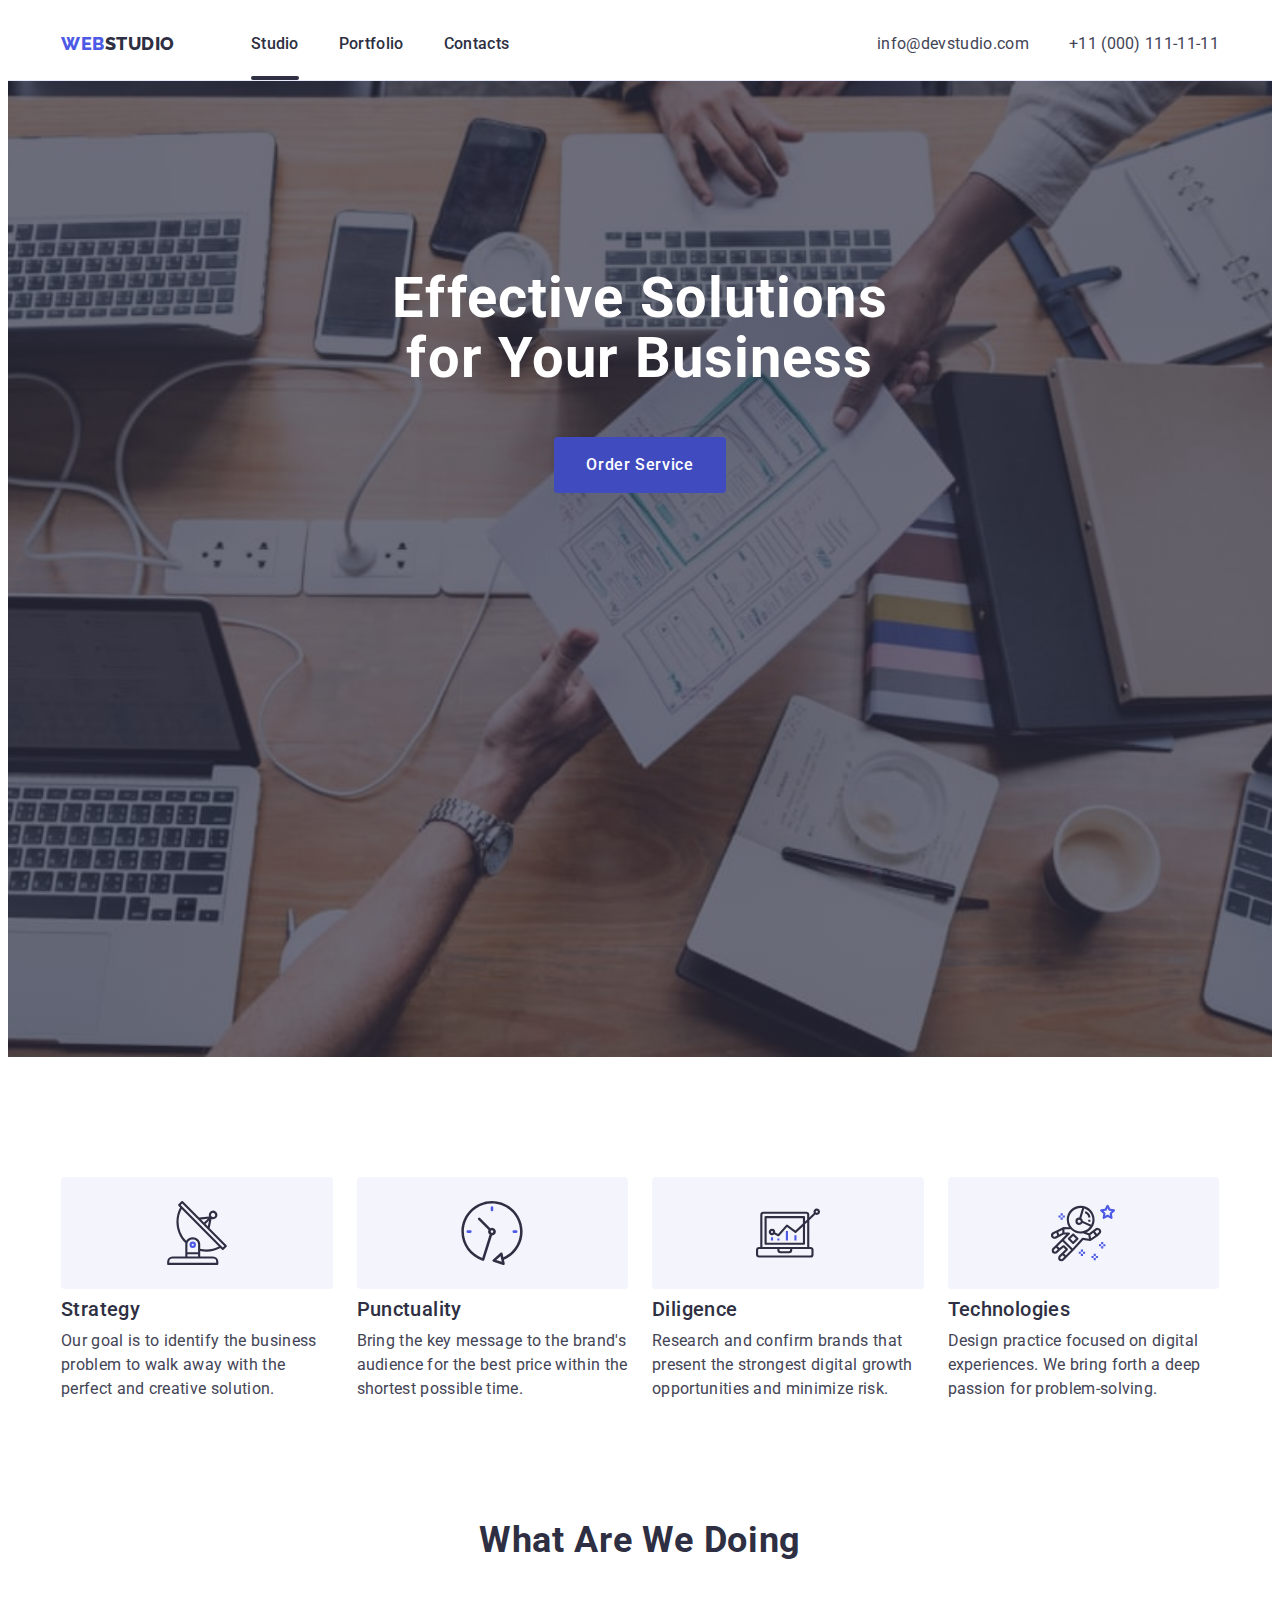
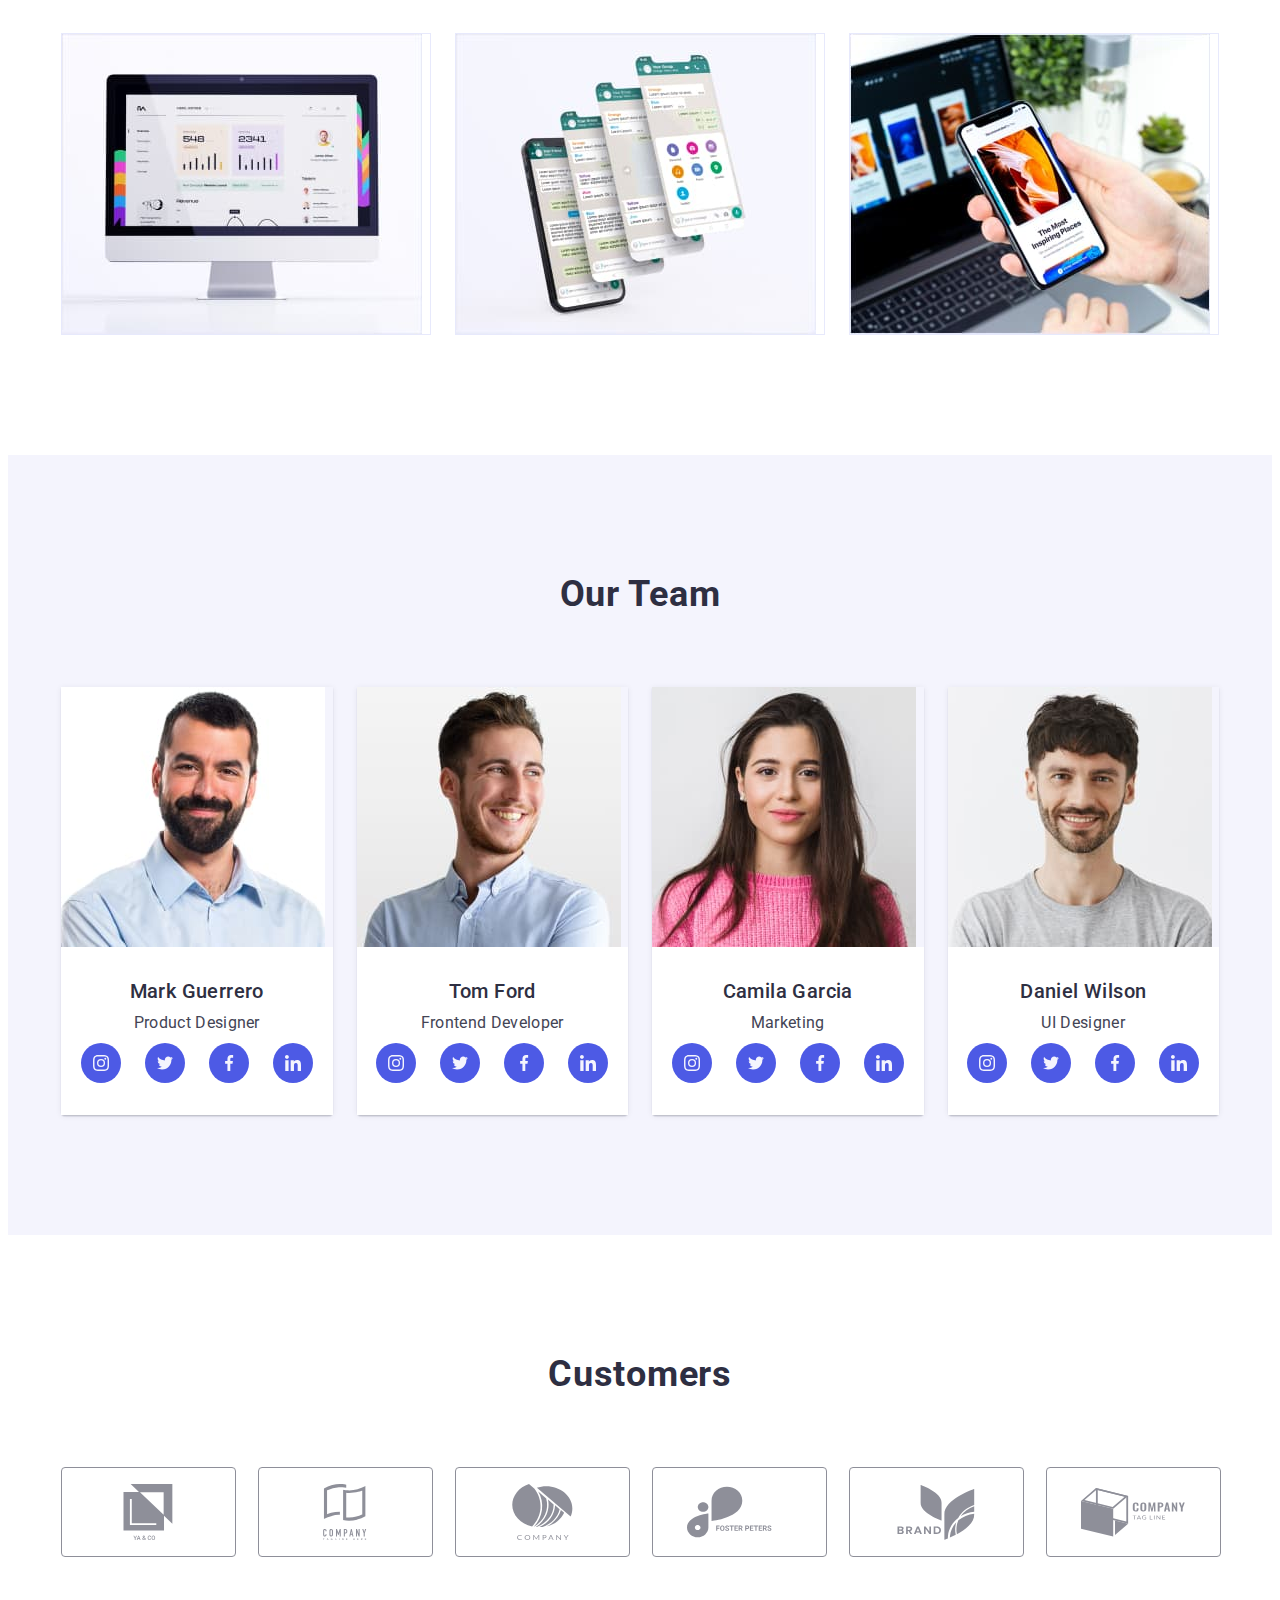
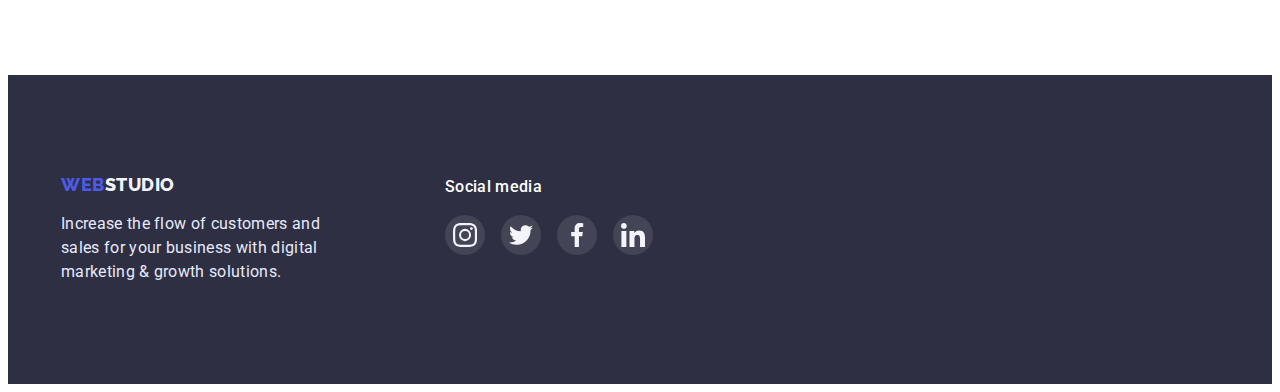
==== index.html @ a6ca805c "Initial commit" ====
<!DOCTYPE html>
<html lang="en">
  <head>
    <meta charset="UTF-8" />
    <meta http-equiv="X-UA-Compatible" content="IE=edge" />
    <meta name="viewport" content="width=device-width, initial-scale=1.0" />
    <title>WebStudio</title>
    <link rel="preconnect" href="https://fonts.googleapis.com" />
    <link rel="preconnect" href="https://fonts.gstatic.com" crossorigin />
    <link
      href="https://fonts.googleapis.com/css2?family=Raleway:wght@800&family=Roboto:wght@400;500;700;900&display=swap"
      rel="stylesheet"
    />
    <link
      rel="stylesheet"
      href="https://cdnjs.cloudflare.com/ajax/libs/modern-normalize/1.1.0/modern-normalize.min.css"
      integrity="sha512-wpPYUAdjBVSE4KJnH1VR1HeZfpl1ub8YT/NKx4PuQ5NmX2tKuGu6U/JRp5y+Y8XG2tV+wKQpNHVUX03MfMFn9Q=="
      crossorigin="anonymous"
      referrerpolicy="no-referrer"
    />
    <link rel="stylesheet" href="./css/styles.css" />
  </head>
  <body>
    <!-- Header -->
    <header class="page-header">
      <div class="container page-header-container">
        <nav class="page-nav">
          <a class="logo link" href="./index.html"
            ><span class="logo-web">Web</span>Studio</a
          >
          <ul class="menu list">
            <li class="menu-item">
              <a class="menu-link link current" href="./index.html">Studio</a>
            </li>
            <li class="menu-item">
              <a class="menu-link link" href="./portfolio.html">Portfolio</a>
            </li>
            <li class="menu-item">
              <a class="menu-link link" href="">Contacts</a>
            </li>
          </ul>
        </nav>
        <address class="contact">
          <ul class="contact-list list">
            <li class="contact-item">
              <a class="contact-link link" href="mailto:info@devstudio.com"
                >info@devstudio.com</a
              >
            </li>
            <li class="contact-item">
              <a class="contact-link link" href="tel:+110001111111"
                >+11 (000) 111-11-11</a
              >
            </li>
          </ul>
        </address>
      </div>
    </header>

    <main>
      <!-- Hero -->
      <section class="section hero">
        <div class="container">
          <h1 class="hero-title">Effective Solutions for Your Business</h1>
          <button class="hero-btn" type="button" data-modal-open>Order Service</button>
        </div>
      </section>
      <!-- Features -->
      <section class="section features">
        <div class="container">
          <h2 class="section-title visually-hidden">Features</h2>
          <ul class="list features-list">
            <li class="features-item">
              <div class="features-thumb">
                <svg class="features-icons">
                  <use href="./images/sprite.svg#icon-antenna"></use>
                </svg>
              </div>
              <h3 class="section-subtitle">Strategy</h3>
              <p>
                Our goal is to identify the business problem to walk away with
                the perfect and creative solution.
              </p>
            </li>
            <li class="features-item">
              <div class="features-thumb">
              <svg class="features-icons">
                <use href="./images/sprite.svg#icon-clock"></use>
              </svg>
              </div>
              <h3 class="section-subtitle">Punctuality</h3>
              <p>
                Bring the key message to the brand's audience for the best price
                within the shortest possible time.
              </p>
            </li>
            <li class="features-item">
              <div class="features-thumb">
              <svg class="features-icons">
                <use href="./images/sprite.svg#icon-diagram"></use>
              </svg>
              </div>
              <h3 class="section-subtitle">Diligence</h3>
              <p>
                Research and confirm brands that present the strongest digital
                growth opportunities and minimize risk.
              </p>
            </li>
            <li class="features-item">
              <div class="features-thumb">
              <svg class="features-icons">
                <use href="./images/sprite.svg#icon-astronaut"></use>
              </svg>
              </div>
              <h3 class="section-subtitle">Technologies</h3>
              <p>
                Design practice focused on digital experiences. We bring forth a
                deep passion for problem-solving.
              </p>
            </li>
          </ul>
        </div>
      </section>
      <!-- About -->
      <section class="section about">
        <div class="container">
          <h2 class="section-title about-title">What are we doing</h2>
          <ul class="list about-list">
            <li class="about-item">
              <img
                src="./images/desktop_version.jpg"
                alt="desktop version"
                width="360"
                height="300"
              />
            </li>
            <li class="about-item">
              <img
                src="./images/mobile_version.jpg"
                alt="mobile version"
                width="360"
                height="300"
              />
            </li>
            <li class="about-item">
              <img
                src="./images/mobile_in_hand.jpg"
                alt="mobile in hand"
                width="360"
                height="300"
              />
            </li>
          </ul>
        </div>
      </section>
      <!-- Team -->
      <section class="section team">
        <div class="container">
          <h2 class="section-title team-title">Our Team</h2>
          <ul class="list team-list">
            <li class="team-item">
              <img
                src="./images/mark_guerrero.jpg"
                alt="the man smiles"
                width="264"
                height="260"
              />
              <div class="team-card-content">
              <h3 class="section-subtitle name">Mark Guerrero</h3>
              <p class="job">Product Designer</p>
              <ul class="list social-list">
                <li class="social-item">
                  <a class="link social-link" href="">
                    <svg class="social-icon">
                      <use href="./images/sprite.svg#icon-instagram"></use>
                    </svg>
                  </a>
                </li>
                <li class="social-item">
                  <a class="link social-link" href="">
                    <svg class="social-icon">
                      <use href="./images/sprite.svg#icon-twitter"></use>
                    </svg>
                  </a>
                </li>
                <li class="social-item">
                  <a class="link social-link" href="">
                    <svg class="social-icon">
                      <use href="./images/sprite.svg#icon-facebook"></use>
                    </svg>
                  </a>
                </li>
                <li class="social-item">
                  <a class="link social-link" href="">
                    <svg class="social-icon">
                      <use href="./images/sprite.svg#icon-linkedin"></use>
                    </svg>
                  </a>
                </li>
              </ul>
              </div>
            </li>
            <li class="team-item">
              <img
                src="./images/tom_ford.jpg"
                alt="the man smiles"
                width="264"
                height="260"
              />
              <div class="team-card-content">
              <h3 class="section-subtitle name">Tom Ford</h3>
              <p class="job">Frontend Developer</p>
              <ul class="list social-list">
                <li class="social-item">
                  <a class="link social-link" href="">
                    <svg class="social-icon">
                      <use href="./images/sprite.svg#icon-instagram"></use>
                    </svg>
                  </a>
                </li>
                <li class="social-item">
                  <a class="link social-link" href="">
                    <svg class="social-icon">
                      <use href="./images/sprite.svg#icon-twitter"></use>
                    </svg>
                  </a>
                </li>
                <li class="social-item">
                  <a class="link social-link" href="">
                    <svg class="social-icon">
                      <use href="./images/sprite.svg#icon-facebook"></use>
                    </svg>
                  </a>
                </li>
                <li class="social-item">
                  <a class="link social-link" href="">
                    <svg class="social-icon">
                      <use href="./images/sprite.svg#icon-linkedin"></use>
                    </svg>
                  </a>
                </li>
              </ul>
              </div>
            </li>
            <li class="team-item">
              <img
                src="./images/camila_garcia.jpg"
                alt="the girl smiles"
                width="264"
                height="260"
              />
              <div class="team-card-content">
              <h3 class="section-subtitle name">Camila Garcia</h3>
              <p class="job">Marketing</p>
              <ul class="list social-list">
                <li class="social-item">
                  <a class="link social-link" href="">
                    <svg class="social-icon">
                      <use href="./images/sprite.svg#icon-instagram"></use>
                    </svg>
                  </a>
                </li>
                <li class="social-item">
                  <a class="link social-link" href="">
                    <svg class="social-icon">
                      <use href="./images/sprite.svg#icon-twitter"></use>
                    </svg>
                  </a>
                </li>
                <li class="social-item">
                  <a class="link social-link" href="">
                    <svg class="social-icon">
                      <use href="./images/sprite.svg#icon-facebook"></use>
                    </svg>
                  </a>
                </li>
                <li class="social-item">
                  <a class="link social-link" href="">
                    <svg class="social-icon">
                      <use href="./images/sprite.svg#icon-linkedin"></use>
                    </svg>
                  </a>
                </li>
              </ul>
              </div>
            </li>
            <li class="team-item">
              <img
                src="./images/daniel_wilson.jpg"
                alt="the man smiles"
                width="264"
                height="260"
              />
              <div class="team-card-content">
              <h3 class="section-subtitle name">Daniel Wilson</h3>
              <p class="job">UI Designer</p>
              <ul class="list social-list">
                <li class="social-item">
                  <a class="link social-link" href="">
                    <svg class="social-icon">
                      <use href="./images/sprite.svg#icon-instagram"></use>
                    </svg>
                  </a>
                </li>
                <li class="social-item">
                  <a class="link social-link" href="">
                    <svg class="social-icon">
                      <use href="./images/sprite.svg#icon-twitter"></use>
                    </svg>
                  </a>
                </li>
                <li class="social-item">
                  <a class="link social-link" href="">
                    <svg class="social-icon">
                      <use href="./images/sprite.svg#icon-facebook"></use>
                    </svg>
                  </a>
                </li>
                <li class="social-item">
                  <a class="link social-link" href="">
                    <svg class="social-icon">
                      <use href="./images/sprite.svg#icon-linkedin"></use>
                    </svg>
                  </a>
                </li>
              </ul>
              </div>
            </li>
          </ul>
        </div>
      </section>

      <!-- Customers -->
    <section class="section customers">
      <div class="container">
        <h2 class="section-title customers-title">Customers</h2>
        <ul class="list customers-list">
          <li class="customers-item">
            <a class="link customers-link" href="">
              <svg class="customers-icon">
                <use href="./images/sprite.svg#icon-client1"></use>
              </svg>
            </a>
          </li>
          <li class="customers-item">
              <a class="link customers-link" href="">
                <svg class="customers-icon">
                  <use href="./images/sprite.svg#icon-client2"></use>
                </svg>
              </a>
          </li>
          <li class="customers-item">
              <a class="link customers-link" href="">
                <svg class="customers-icon">
                  <use href="./images/sprite.svg#icon-client3"></use>
                </svg>
              </a>
          </li>
          <li class="customers-item">
              <a class="link customers-link" href="">
                <svg class="customers-icon">
                  <use href="./images/sprite.svg#icon-client4"></use>
                </svg>
              </a>
          </li>
          <li class="customers-item">
              <a class="link customers-link" href="">
                <svg class="customers-icon">
                  <use href="./images/sprite.svg#icon-client5"></use>
                </svg>
              </a>
          </li>
          <li class="customers-item">
              <a class="link customers-link" href="">
                <svg class="customers-icon">
                  <use href="./images/sprite.svg#icon-client6"></use>
                </svg>
              </a>
          </li>
        </ul>
      </div>
    </section>
    </main>

    <!-- Footer -->
    <footer class="footer">
      <div class="container footer-container">
        <div class="footer-logo-container">
          <a class="footer-logo link" href="./index.html"
          ><span class="logo-web">Web</span>Studio</a>
        <p class="footer-text">
          Increase the flow of customers and sales for your business with
          digital marketing & growth solutions.
        </p>
        </div>
        <div class="footer-social-container">
          <p class="footer-social-text">Social media</p>
          <ul class="list footer-social-list">
            <li class="footer-social-item">
              <a class="link footer-social-link" href="">
                <svg class="footer-social-icon">
                  <use href="./images/sprite.svg#icon-instagram"></use>
                </svg>
              </a>
            </li>
            <li class="footer-social-item">
              <a class="link footer-social-link" href="">
                <svg class="footer-social-icon">
                  <use href="./images/sprite.svg#icon-twitter"></use>
                </svg>
              </a>
            </li>
            <li class="footer-social-item">
              <a class="link footer-social-link" href="">
                <svg class="footer-social-icon">
                  <use href="./images/sprite.svg#icon-facebook"></use>
                </svg>
              </a>
            </li>
            <li class="footer-social-item">
              <a class="link footer-social-link" href="">
                <svg class="footer-social-icon">
                  <use href="./images/sprite.svg#icon-linkedin"></use>
                </svg>
              </a>
            </li>
          </ul>
        </div>
      </div>
    </footer>

    <!-- Modal -->
    <div class="backdrop is-hidden" data-modal>
      <div class="modal">
        <button class="modal-close" type="button" data-modal-close>
          <svg class="modal-close-icon" width="8px" height="8px">
            <use href="./images/sprite.svg#icon-close"></use>
          </svg>
        </button>
        <h2></h2>
        <p></p>
      </div>
    </div>

    <script src="./js/modal.js"></script>

  </body>
</html>
---- css/styles.css ----
:root {
  --primary-brand-color: #4d5ae5;
  --primary-text-color: #434455;
  --secondary-text-color: #2e2f42;
  --background-page-color: #ffffff;
  --background-light-mode: #f4f4fd;
  --accent-color: #e7e9fc;
  --pressed-btn-color: #404bbf;
  --green-success-color: #31d0aa;
  --subtle-text-color: #8e8f99; 
  --modal-background-color: #FCFCFC;
  --modal-close-black:#000000;
  /* --modal-overlay-color: #2e2f42; 40% */
}

h1,
h2,
h3,
h4,
h5,
h6,
p {
  margin-top: 0;
  margin-bottom: 0;
}

ul,
ol {
  margin-top: 0;
  margin-bottom: 0;
  padding-left: 0;
}

img {
  display: block;
}

.list {
  list-style: none;
}

.link {
  text-decoration: none;
}

body {
  font-family: "Roboto", sans-serif;
  font-size: 16px;
  line-height: 1.5;
  letter-spacing: 0.02em;
  color: var(--primary-text-color);
  /* background-color: var(--background-page-color); */
}


/* Components */

.container {
  max-width: 1158px;
  padding: 0 15px;
  margin: 0 auto;
}

.section {
  padding-top: 120px;
  padding-bottom: 120px;
}

.section-title {
  font-size: 36px;
  line-height: 1.11;
  letter-spacing: 0.02em;
  text-transform: capitalize;
  color: var(--secondary-text-color);
}

.section-subtitle {
  font-weight: 500;
  font-size: 20px;
  line-height: 1.2;
  letter-spacing: 0.02em;
  color: var(--secondary-text-color);
}


/* Header */

.page-header {
  border-bottom: 1px solid var(--accent-color);
}

.page-header-container {
  display: flex;
  align-items: center;
}

.page-nav {
  display: flex;
  align-items: center;
}

.menu {
  display: flex;
}

.menu-item:not(:last-child) {
  margin-right: 40px;
}

.contact-list {
  display: flex;
}

.contact {
  margin-left: auto;
}

.contact-item:not(:last-child) {
  margin-right: 40px;
}

.logo {
  margin-right: 76px;

  font-family: "Raleway", sans-serif;
  font-weight: 800;
  font-size: 18px;
  line-height: 1.33;
  letter-spacing: 0.03em;
  text-transform: uppercase;
  color: var(--secondary-text-color);
}

.logo-web {
  color: var(--primary-brand-color);
}

.menu-link {
  position: relative;
  padding-top: 24px;
  padding-bottom: 24px;
  display: block;

  font-weight: 500;
  font-size: 16px;
  line-height: 1.5;
  letter-spacing: 0.02em;
  color: var(--secondary-text-color);

  /* transition-property: var(--primary-brand-color);
  transition-duration: 250ms;
  transition-timing-function: cubic-bezier(0.4, 0, 0.2, 1); */

  transition: color 250ms cubic-bezier(0.4, 0, 0.2, 1);
}

.menu-link:hover,
.menu-link:focus {
  color: var(--primary-brand-color);
}

.menu-link.current::after{
  position: absolute;
  bottom: 0;
  left: 0;
  content: '';
  width: 100%;
  height: 4px;
  background-color: currentColor;
  border-radius: 2px;
}

.contact-link {
  padding-top: 24px;
  padding-bottom: 24px;
  display: block;

  font-style: normal;
  font-size: 16px;
  line-height: 1.5;
  letter-spacing: 0.02em;
  color: var(--primary-text-color);

  transition: color 250ms cubic-bezier(0.4, 0, 0.2, 1);
}

.contact-link:hover,
.contact-link:focus {
  color: var(--primary-brand-color);
}


/* Hero */

.section.hero {
  padding-top: 188px;
  padding-bottom: 188px;
}

.hero {
  max-width: 1440px;
  height: 600px;
  margin: 0 auto;
  background-color: var(--secondary-text-color);
  background-image: linear-gradient(rgba(46, 47, 66, 0.7), rgba(46, 47, 66, 0.7)), url('../images/people-office.jpg');
  background-repeat: no-repeat;
  background-position: center;
  background-size: cover;
}

.hero-title {
  max-width: 496px;
  margin-right: auto;
  margin-bottom: 48px;
  margin-left: auto;

  font-size: 56px;
  line-height: 1.07;
  text-align: center;
  letter-spacing: 0.02em;
  color: var(--background-page-color);
}

.hero-btn {
  display: block;
  padding: 16px 32px;
  margin-left: auto;
  margin-right: auto;

  font-family: "Roboto", sans-serif;
  font-weight: 500;
  font-size: 16px;
  line-height: 1.5;
  letter-spacing: 0.04em;
  color: var(--background-page-color);
  background: var(--pressed-btn-color);
  cursor: pointer;
  border-radius: 4px;
  border: none;

  transition: background-color 250ms cubic-bezier(0.4, 0, 0.2, 1);
}

.hero-btn:hover,
.hero-btn:focus {
  background-color: var(--primary-brand-color);
}

/* Features */

.visually-hidden {
  position: absolute;
  width: 1px;
  height: 1px;
  margin: -1px;
  border: 0;
  padding: 0;
  white-space: nowrap;
  clip-path: inset(100%);
  clip: rect(0 0 0 0);
  overflow: hidden;
}

.features-list {
  display: flex;
  gap: 24px;
  }

.features-item {
  flex-basis: calc((100% - 72px)/ 4);
}

.features-thumb{
  display: flex;
  justify-content: center;
  align-items: center;
  height: 112px;
  margin-bottom: 8px;

  background: var(--background-light-mode);
  border-radius: 4px;
}

.features-icons{
  width: 64px;
  height: 64px;

}

.features-item >h3{
  margin-bottom: 8px;
}


/* About */

.section.about{
  padding-top: 0;
}

.about-title{
  margin-bottom: 72px;
  text-align: center;
}

.about-list {
  display: flex;
  gap: 24px;
}

.about-item {
  flex-basis: calc((100% - 48px)/ 3);
  border: 1px solid var(--accent-color);
}


/* Team */

.section.team {
  background-color: var(--background-light-mode);
}

.team-title {
  margin-bottom: 72px;
  text-align: center;
}

.team-list {
  display: flex;
  gap: 24px;
}

.team-item {
  flex-basis: calc((100% - 72px)/ 4);
  box-shadow: 0px 1px 6px rgba(46, 47, 66, 0.08), 0px 1px 1px rgba(46, 47, 66, 0.16), 0px 2px 1px rgba(46, 47, 66, 0.08);
  border-radius: 0px 0px 4px 4px;

}

.team-card-content{
  text-align: center;
  padding: 32px 16px;

  background: var(--background-page-color);
}

.name {
  margin-bottom: 8px;
}

.job {
  margin-bottom: 8px;
}

.social-list {
  display: flex;
  justify-content: center;
  gap: 24px;
}

.social-item {
  width: 40px;
  height: 40px;
}


.social-link {
  display: flex;
  align-items: center;
  justify-content: center;
  width: 100%;
  height: 100%;
  color: var(--background-light-mode);
  background-color: var(--primary-brand-color);
  border-radius: 50%;

  transition: background-color 250ms cubic-bezier(0.4, 0, 0.2, 1);
}

.social-link:hover,
.social-link:focus {
  background-color: var(--pressed-btn-color);
}

.social-icon {
  width: 16px;
  height: 16px;
  fill: currentColor;
}


/* Customers */

.customers-title {
  margin-bottom: 72px;
  text-align: center;
}

.customers-list {
  display: flex;
  gap: 24px;
}

.customers-item {
  flex-basis: calc((100% - 120px)/ 6);
  width: 168px;
  height: 88px;
}

.customers-link {
  display: flex;
  align-items: center;
  justify-content: center;
  width: 100%;
  height: 100%;
  color: var(--subtle-text-color);
  border: 1px solid var(--subtle-text-color);
  border-radius: 4px;

  transition: color 250ms cubic-bezier(0.4, 0, 0.2, 1), background-color 250ms cubic-bezier(0.4, 0, 0.2, 1);
 }

.customers-link:hover,
.customers-link:focus {
  color: var(--pressed-btn-color);
  border-color: var(--pressed-btn-color);
  
}

.customers-icon {
  display: block;
  width: 104px;
  height: 56px;
  fill: currentColor;
}


/* Footer */

.footer {
  padding-top: 100px;
  padding-bottom: 100px;

  background-color: var(--secondary-text-color);
}

.footer-container {
  display: flex;
}

.footer-logo-container {
  margin-right: 120px;
}

.footer-logo {
  display: block;
  margin-bottom: 16px;
  
  font-family: "Raleway", sans-serif;
  font-weight: 800;
  font-size: 18px;
  line-height: 1.16;
  letter-spacing: 0.03em;
  text-transform: uppercase;
  color: var(--background-light-mode);
}


.footer-text {
  max-width: 264px;

  color: var(--accent-color);
}

.footer-social-text {
  margin-bottom: 16px;
  font-weight: 500;
  font-size: 16px;
  line-height: 1.5;
  letter-spacing: 0.02em;
  color: var(--background-page-color);
}

.footer-social-list {
  display: flex;
  justify-content: center;
  gap: 16px;
}

.footer-social-item {
  width: 40px;
  height: 40px;
}

.footer-social-link {
  display: flex;
  align-items: center;
  justify-content: center;
  width: 100%;
  height: 100%;
  color: var(--background-light-mode);
  background-color: rgba(255, 255, 255, 0.1);
  border-radius: 50%;

  transition: background-color 250ms cubic-bezier(0.4, 0, 0.2, 1);
}

.footer-social-link:hover,
.footer-social-link:focus {
  background-color: var(--green-success-color);
}

.footer-social-icon {
  width: 24px;
  height: 24px;
  fill: currentColor;
}



/* Portfolio Filtr Btn */

/* visually-hidden */

.filtr-list{
  display: flex;
  gap: 24px;
  justify-content: center;
  margin-bottom: 72px;
}

/* .filtr-item{
  
} */

.filtr-btn {
  padding: 12px 24px;

  font-family: "Roboto", sans-serif;
  font-weight: 500;
  font-size: 16px;
  line-height: 1.5;
  letter-spacing: 0.04em;
  color: var(--pressed-btn-color);
  background: var(--background-light-mode);
  cursor: pointer;
  border: 1px solid var(--accent-color);
  border-radius: 4px;

  transition: background-color 250ms cubic-bezier(0.4, 0, 0.2, 1), color 250ms cubic-bezier(0.4, 0, 0.2, 1), box-shadow 250ms cubic-bezier(0.4, 0, 0.2, 1);
}

.filtr-btn:hover,
.filtr-btn:focus {
  background-color: var(--primary-brand-color);
  color: var(--background-page-color);
  box-shadow: 0px 3px 1px rgba(0, 0, 0, 0.1), 0px 2px 1px rgba(0, 0, 0, 0.08), 0px 2px 2px rgba(0, 0, 0, 0.12);
}


/* Projects */

.projects-list{
  display: flex;
  gap:48px 24px;
  flex-wrap: wrap;
}

.projects-item {
  flex-basis: calc((100% - 48px)/ 3);
  cursor: pointer;

  transition: box-shadow 250ms cubic-bezier(0.4, 0, 0.2, 1);
}


.projects-item:hover,
.projects-item:focus {
  box-shadow: 0px 1px 6px rgba(46, 47, 66, 0.08), 0px 1px 1px rgba(46, 47, 66, 0.16), 0px 2px 1px rgba(46, 47, 66, 0.08);

}

.project-image{
  position: relative;
  overflow: hidden;
}

.project-description{
  position: absolute;
  top: 0;
  left: 0;
  width: 100%;
  height: 100%;

  padding-top: 40px;
  padding-right: 32px;
  padding-left: 32px;

  color: var(--background-light-mode);
  background-color: var(--primary-brand-color);
  transform: translateY(100%) ;
  transition: 250ms;
}

.projects-item:hover .project-description,
.projects-item:focus .project-description{
  transform: translateY(0);
}

.projects-card-content{
  padding-top: 32px;
  padding-bottom: 32px;
  padding-left: 16px;
  
  text-align: left;
  border: 1px solid var(--accent-color);
  border-top: none;
  background: var(--background-page-color);
}

.projects-name {
  margin-bottom: 8px;
}


/* Modal */

.backdrop{
  position: fixed;
  top: 0;
  left: 0;
  
  display: flex;
  align-items: center;
  justify-content: center;

  width: 100%;
  height: 100%;
  background-color: rgba(46, 47, 66, 0.4);

  transition: opacity 250ms, visibility 250ms;
}

.backdrop.is-hidden{
  opacity: 0;
  visibility: hidden;
  pointer-events: none;
}

.modal{
  position: relative;
  overflow: auto;
  width: 100%;
  height: 100%;
  max-width: 408px;
  max-height: 576px;

  background-color: var(--modal-background-color);
  box-shadow: 0px 1px 1px rgba(0, 0, 0, 0.14), 0px 1px 3px rgba(0, 0, 0, 0.12), 0px 2px 1px rgba(0, 0, 0, 0.2);
  border-radius: 4px;

  transition: transform 250ms;
}

.backdrop.is-hidden .modal{
  transform: scale(0);
}

.modal-close{
  position: absolute;
  top: 24px;
  right: 24px;

  display: flex;
  justify-content: center;
  align-items: center;

  width: 24px;
  height: 24px;
  background-color: var(--accent-color);
  color: var(--modal-close-black);
  border-radius: 50%;
  border: 1px solid rgba(0, 0, 0, 0.1);
  cursor: pointer;

  transition: background-color 250ms cubic-bezier(0.4, 0, 0.2, 1), fill 250ms cubic-bezier(0.4, 0, 0.2, 1);
}

.modal-close:hover,
.modal-close:focus{
  background-color: var(--pressed-btn-color);
  fill:var(--background-page-color);
}
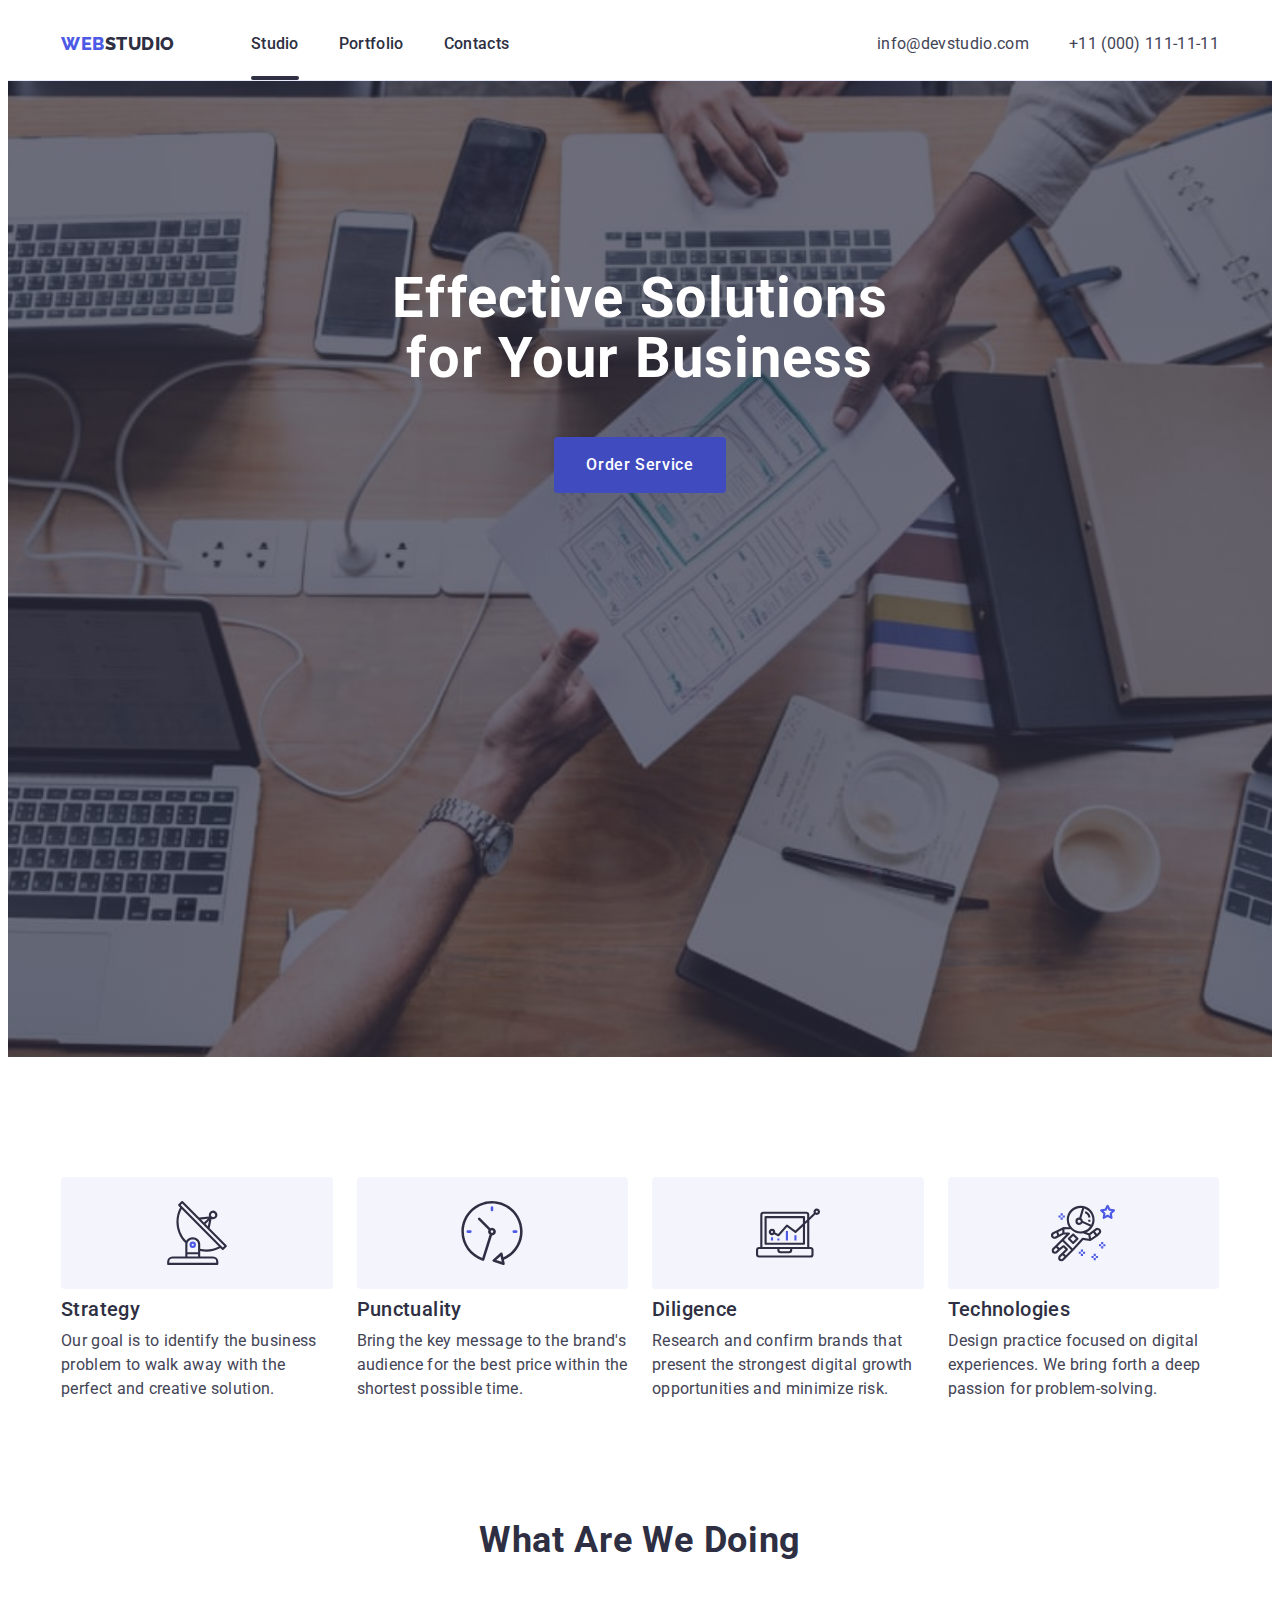
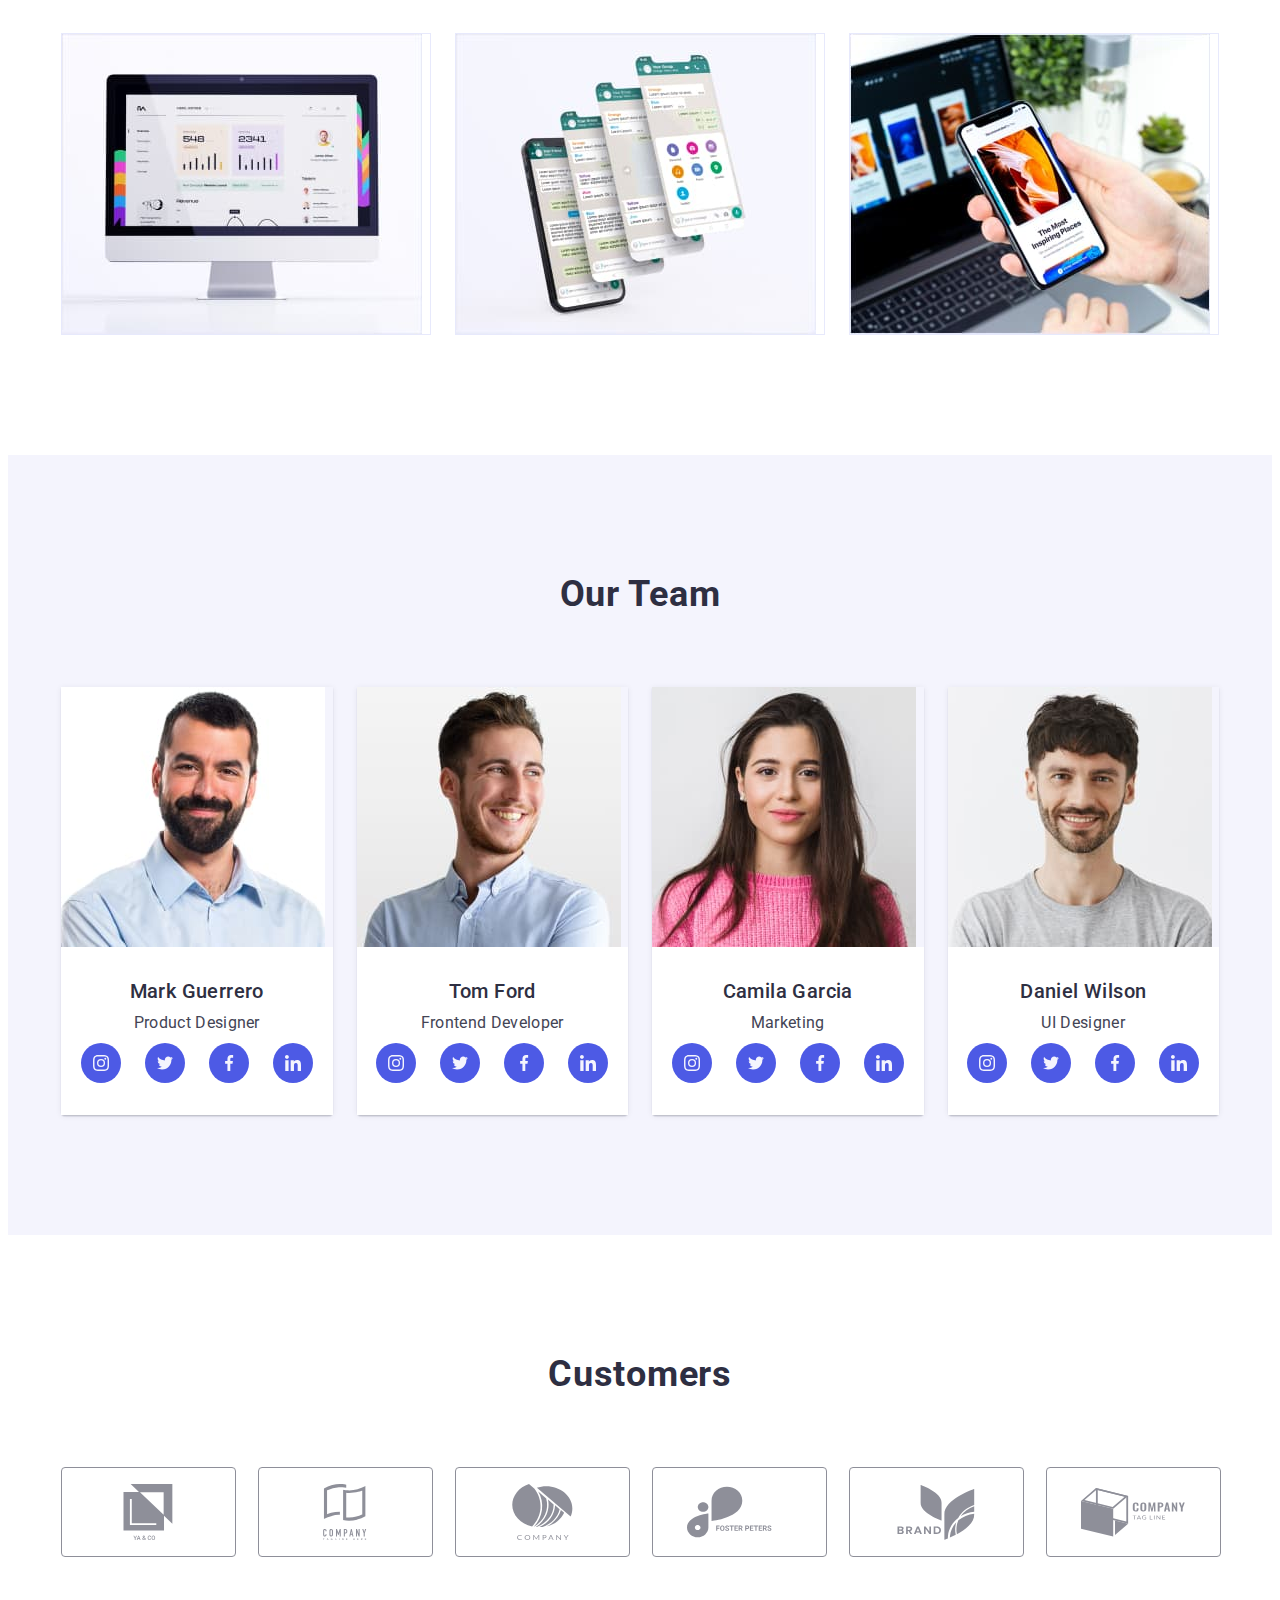
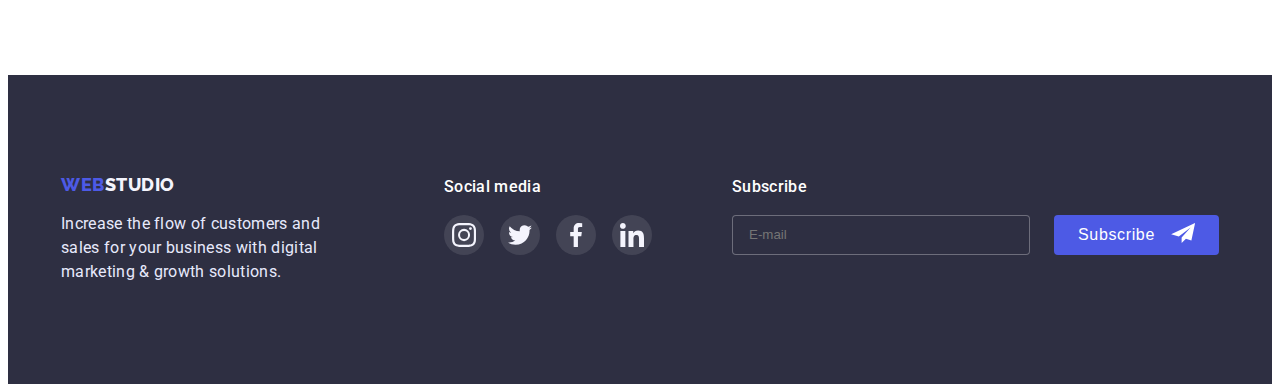
==== commit d6cfcc0d: "Update Modal-Form" ====
--- a/index.html
+++ b/index.html
@@ -426,6 +426,22 @@
             </li>
           </ul>
         </div>
+        <div class="footer-subscribe-container">
+          <p class="subscribe-title">Subscribe</p>
+          <form class="subscribe-form">
+
+            <input class="subscribe-input" type="email" name="email" placeholder="E-mail">
+
+            <div class="footer-subscribe-btn">
+              <button class="subscribe-btn" type="submit">Subscribe
+                <svg class="subscribe-icon">
+                  <use href="./images/sprite.svg#icon-send"></use>
+                </svg>
+              </button>
+            </div>
+
+          </form>
+        </div>
       </div>
     </footer>
 
@@ -437,8 +453,51 @@
             <use href="./images/sprite.svg#icon-close"></use>
           </svg>
         </button>
-        <h2></h2>
-        <p></p>
+        <h2 class="modal-title">Leave your contacts and we will call you back</h2>
+        <form class="modal-form" name="contact-form" autocomplete="off" novalidate>
+
+          <div class="modal-block">
+            <div class="modal-field">
+              <label class="modal-label" for="user-name">Name</label>
+              <input class="modal-input" id="user-name" type="text" name="name">
+              <svg class="modal-icon">
+                <use href="./images/sprite.svg#modal-person"></use>
+              </svg>
+            </div>
+  
+            <div class="modal-field">
+              <label class="modal-label" for="user-phone">Phone</label>
+              <input class="modal-input" id="user-phone" type="tel" name="phone">
+              <svg class="modal-icon">
+                <use href="./images/sprite.svg#modal-tel"></use>
+              </svg>
+            </div>
+  
+            <div class="modal-field">
+              <label class="modal-label" for="user-mail">Email</label>
+              <input class="modal-input" id="user-mail" type="email" name="email" required>
+              <svg class="modal-icon">
+                <use href="./images/sprite.svg#modal-mail"></use>
+              </svg>
+            </div>
+            
+            <div class="modal-field">
+              <label class="modal-label" for="user-comment">Comment</label>
+              <textarea class="comment" id="user-comment" name="comment" rows="5" placeholder="Text input"></textarea>
+            </div>
+          </div>
+
+          <div class="modal-checkbox">
+            <input class="checkbox-input" id="user-policy" type="checkbox" name="policy" value="policy">
+            <label class="checkbox-label" for="user-policy">
+              I accept the terms and conditions of the
+              <a href="">Privacy Policy</a>
+            </label>
+          </div>
+          
+          <button class="modal-btn" type="submit">Send</button>
+
+        </form>
       </div>
     </div>
 
--- a/css/styles.css
+++ b/css/styles.css
@@ -10,6 +10,7 @@
   --subtle-text-color: #8e8f99; 
   --modal-background-color: #FCFCFC;
   --modal-close-black:#000000;
+  --transition-hover: 250ms cubic-bezier(0.4, 0, 0.2, 1)
   /* --modal-overlay-color: #2e2f42; 40% */
 }
 
@@ -147,19 +148,15 @@
   letter-spacing: 0.02em;
   color: var(--secondary-text-color);
 
-  /* transition-property: var(--primary-brand-color);
-  transition-duration: 250ms;
-  transition-timing-function: cubic-bezier(0.4, 0, 0.2, 1); */
-
-  transition: color 250ms cubic-bezier(0.4, 0, 0.2, 1);
+  transition: color var(--transition-hover);
 }
 
 .menu-link:hover,
 .menu-link:focus {
-  color: var(--primary-brand-color);
-}
-
-.menu-link.current::after{
+  color: var(--pressed-btn-color);
+}
+
+.current::after{
   position: absolute;
   bottom: 0;
   left: 0;
@@ -181,7 +178,7 @@
   letter-spacing: 0.02em;
   color: var(--primary-text-color);
 
-  transition: color 250ms cubic-bezier(0.4, 0, 0.2, 1);
+  transition: color var(--transition-hover);
 }
 
 .contact-link:hover,
@@ -238,7 +235,7 @@
   border-radius: 4px;
   border: none;
 
-  transition: background-color 250ms cubic-bezier(0.4, 0, 0.2, 1);
+  transition: background-color var(--transition-hover);
 }
 
 .hero-btn:hover,
@@ -374,7 +371,7 @@
   background-color: var(--primary-brand-color);
   border-radius: 50%;
 
-  transition: background-color 250ms cubic-bezier(0.4, 0, 0.2, 1);
+  transition: background-color var(--transition-hover);
 }
 
 .social-link:hover,
@@ -417,7 +414,7 @@
   border: 1px solid var(--subtle-text-color);
   border-radius: 4px;
 
-  transition: color 250ms cubic-bezier(0.4, 0, 0.2, 1), background-color 250ms cubic-bezier(0.4, 0, 0.2, 1);
+  transition: color var(--transition-hover), background-color var(--transition-hover);
  }
 
 .customers-link:hover,
@@ -462,6 +459,7 @@
   line-height: 1.16;
   letter-spacing: 0.03em;
   text-transform: uppercase;
+
   color: var(--background-light-mode);
 }
 
@@ -474,10 +472,12 @@
 
 .footer-social-text {
   margin-bottom: 16px;
+
   font-weight: 500;
   font-size: 16px;
   line-height: 1.5;
   letter-spacing: 0.02em;
+
   color: var(--background-page-color);
 }
 
@@ -498,11 +498,12 @@
   justify-content: center;
   width: 100%;
   height: 100%;
+
   color: var(--background-light-mode);
   background-color: rgba(255, 255, 255, 0.1);
   border-radius: 50%;
 
-  transition: background-color 250ms cubic-bezier(0.4, 0, 0.2, 1);
+  transition: background-color var(--transition-hover);
 }
 
 .footer-social-link:hover,
@@ -514,6 +515,78 @@
   width: 24px;
   height: 24px;
   fill: currentColor;
+}
+
+.footer-subscribe-container{
+  margin-left: 80px;
+}
+
+.subscribe-title{
+  margin-bottom: 16px;
+
+  font-weight: 500;
+  font-size: 16px;
+  line-height: 1.5;
+  letter-spacing: 0.02em;
+
+  color: var(--background-page-color);
+}
+
+.subscribe-form{
+  display: flex;
+  justify-content: center;
+
+}
+
+.subscribe-input{
+  padding: 8px 16px;
+  min-width: 264px;
+  width: auto;
+
+  background-color: var(--secondary-text-color);
+  color: rgba(255, 255, 255, 0.6);
+  border-radius: 4px;
+  border: 1px solid rgba(255, 255, 255, 0.3);
+  
+}
+
+.footer-subscribe-btn{
+  display: inline-block;
+  margin-left: 24px;
+}
+
+.subscribe-btn{
+  display: flex;
+  justify-content: center;
+  text-align: center;
+  width: 165px;
+  height: 40px;
+
+  padding: 8px 24px;
+  gap: 16px;
+
+  font-size: 16px;
+  font-weight: 500;
+  letter-spacing: 0.04em;
+  line-height: 1.5;
+
+  color: var(--background-page-color);
+  background-color: var(--primary-brand-color);
+  border: none;
+  border-radius: 4px;
+  
+  transition: background-color var(--transition-hover);
+}
+
+.subscribe-btn:hover,
+.subscribe-btn:focus{
+  background-color: var(--pressed-btn-color)
+}
+
+.subscribe-icon{
+  width: 24px;
+  height: 20px;
+  fill: var(--background-page-color);
 }
 
 
@@ -541,13 +614,14 @@
   font-size: 16px;
   line-height: 1.5;
   letter-spacing: 0.04em;
+
   color: var(--pressed-btn-color);
   background: var(--background-light-mode);
   cursor: pointer;
   border: 1px solid var(--accent-color);
   border-radius: 4px;
 
-  transition: background-color 250ms cubic-bezier(0.4, 0, 0.2, 1), color 250ms cubic-bezier(0.4, 0, 0.2, 1), box-shadow 250ms cubic-bezier(0.4, 0, 0.2, 1);
+  transition: background-color var(--transition-hover), color var(--transition-hover), box-shadow var(--transition-hover);
 }
 
 .filtr-btn:hover,
@@ -570,7 +644,7 @@
   flex-basis: calc((100% - 48px)/ 3);
   cursor: pointer;
 
-  transition: box-shadow 250ms cubic-bezier(0.4, 0, 0.2, 1);
+  transition: box-shadow var(--transition-hover);
 }
 
 
@@ -650,10 +724,12 @@
 .modal{
   position: relative;
   overflow: auto;
+
+  padding: 72px 24px 24px;
   width: 100%;
   height: 100%;
   max-width: 408px;
-  max-height: 576px;
+  max-height: 584px;
 
   background-color: var(--modal-background-color);
   box-shadow: 0px 1px 1px rgba(0, 0, 0, 0.14), 0px 1px 3px rgba(0, 0, 0, 0.12), 0px 2px 1px rgba(0, 0, 0, 0.2);
@@ -683,7 +759,7 @@
   border: 1px solid rgba(0, 0, 0, 0.1);
   cursor: pointer;
 
-  transition: background-color 250ms cubic-bezier(0.4, 0, 0.2, 1), fill 250ms cubic-bezier(0.4, 0, 0.2, 1);
+  transition: background-color var(--transition-hover), fill var(--transition-hover);
 }
 
 .modal-close:hover,
@@ -691,3 +767,205 @@
   background-color: var(--pressed-btn-color);
   fill:var(--background-page-color);
 }
+
+.modal-title{
+  margin-bottom: 16px;
+
+  font-weight: 500;
+  font-size: 16px;
+  line-height: 1.5;
+  text-align: center;
+  letter-spacing: 0.02em;
+  
+  color: var(--secondary-text-color);
+}
+
+.modal-block{
+  display: flex;
+  flex-direction: column;
+
+  font-size: 12px;
+  text-align: left;
+  line-height: 1.17;
+  letter-spacing: 0.01em;
+
+  color: var(--subtle-text-color);
+  margin: 0;
+}
+
+.modal-field{
+  position: relative;
+}
+
+.modal-label{
+  display: inline-block;
+  margin-bottom: 4px;
+
+  font-style: normal;
+  font-weight: 400;
+  font-size: 12px;
+  line-height: 1.16;
+
+  letter-spacing: 0.01em;
+
+  color: var(--subtle-text-color);
+}
+
+.modal-input{
+  margin-bottom: 8px;
+  padding: 0px;
+  padding-left: 38px;
+  width: 100%;
+  max-width: 360px;
+  height: 40px;
+
+  border: 1px solid rgba(33, 33, 33, 0.2);
+  border-radius: 4px;
+
+  transition: border var(--transition-hover);
+}
+
+.modal-input:focus-within{
+  border: var(--primary-brand-color);
+}
+
+.modal-input::placeholder{
+  font-style: normal;
+  font-weight: 400;
+  font-size: 12px;
+  line-height: 1.16;
+
+  letter-spacing: 0.04em;
+
+  color: rgba(46, 47, 66, 0.4);
+}
+
+.modal-icon{
+  position: absolute;
+  top: 50%;
+  left: 19px;
+
+  width: 12px;
+  height: 12px;
+  transform: translateY(0);
+  fill: var(--overlay-navy-blue-modal);
+
+  transition: fill var(--transition-hover);
+}
+
+.modal-input:focus + .modal-icon{
+  fill:var(--primary-brand-color);
+}
+
+.comment{
+  margin-bottom: 16px;
+  padding: 8px 16px;
+
+  resize: none;
+  width: 100%;
+  max-width: 360px;
+  height: 120px;
+  border: 1px solid rgba(33, 33, 33, 0.2);
+  border-radius: 4px;
+
+  font-style: normal;
+  font-weight: 400;
+  font-size: 12px;
+  line-height: 1.16;
+  letter-spacing: 0.01em;
+  color: var(--subtle-text-color);
+  
+  transition: border var(--transition-hover);
+}
+
+.comment:focus{
+  border: var(--primary-brand-color);
+}
+
+.modal-checkbox{
+  position: relative;
+  display: flex;
+  align-items: center;
+  margin-bottom: 24px;
+}
+
+.checkbox-input{
+  appearance: none;
+}
+
+
+.checkbox-label{
+  position: relative;
+  display: flex;
+  justify-content: center;
+  align-items: center;
+  border: none;
+
+  font-style: normal;
+  font-weight: 400;
+  font-size: 12px;
+  line-height: 1.16;
+
+  letter-spacing: 0.04em;
+
+  color: var(--subtle-text-color);
+}
+
+
+.checkbox-label::before {
+  display: block;
+  width: 16px;
+  height: 16px;
+  border: 1.25px solid var(--secondary-text-color);
+  cursor: pointer;
+  border-radius: 2px;
+  content: '';
+  margin-right: 8px;
+}
+
+.checkbox-input:checked + .checkbox-label::before {
+  fill:var(--background-page-color);
+  background-color: var(--primary-brand-color);
+  background-image: url(../images/icon-click.svg);
+  background-repeat: no-repeat;
+  background-position: center;
+  border: 1.25px solid var(--primary-brand-color);
+  transition: border var(--transition-hover), background-color var(--transition-hover);
+}
+
+.modal-checkbox a{
+  text-decoration-line: underline;
+  color: var(--primary-brand-color);
+  transition: color var(--transition-hover);
+  padding-left: 4px;
+}
+
+.modal-btn{
+  display: block;
+  padding: 0;
+  margin: 24px auto 0 auto;
+
+  font-family: Roboto;
+  font-size: 16px;
+  font-weight: 500;
+  letter-spacing: 0.04em;
+  line-height: 1.5;
+  width: 169px;
+  height: 56px;
+  border: none;
+
+  color: var(--background-page-color);
+  background-color: var(--primary-brand-color);
+  border-radius: 4px;
+  cursor: pointer;
+  
+  transition: background-color var(--transition-hover), box-shadow var(--transition-hover);
+}
+
+.modal-btn:hover,
+.modal-btn:focus{
+  background-color: var(--pressed-btn-color);
+  box-shadow: 0px 4px 4px rgba(0, 0, 0, 0.15);
+}
+
+
